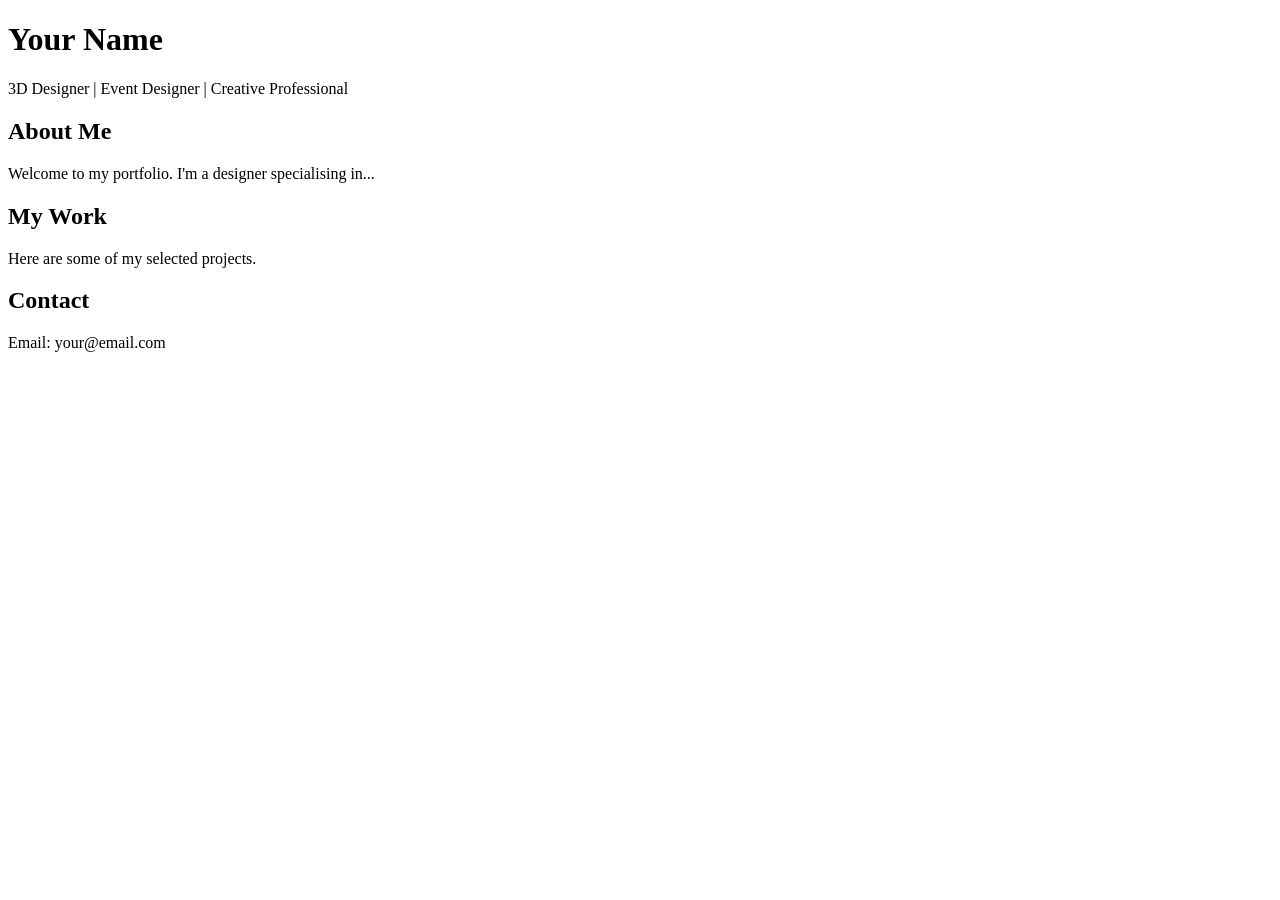
==== index.html @ 26f1c9c3 "Create index.html" ====
<!DOCTYPE html>
<html lang="en">
<head>
    <meta charset="UTF-8">
    <meta name="viewport" content="width=device-width, initial-scale=1.0">

    <title>Your Name | Portfolio</title>

    <link rel="stylesheet" href="style.css">
</head>

<body>

    <header>
        <h1>Your Name</h1>
        <p>3D Designer | Event Designer | Creative Professional</p>
    </header>

    <main>

        <section>
            <h2>About Me</h2>
            <p>
                Welcome to my portfolio. I'm a designer specialising in...
            </p>
        </section>

        <section>
            <h2>My Work</h2>
            <p>
                Here are some of my selected projects.
            </p>
        </section>

        <section>
            <h2>Contact</h2>
            <p>
                Email: your@email.com
            </p>
        </section>

    </main>

</body>
</html>
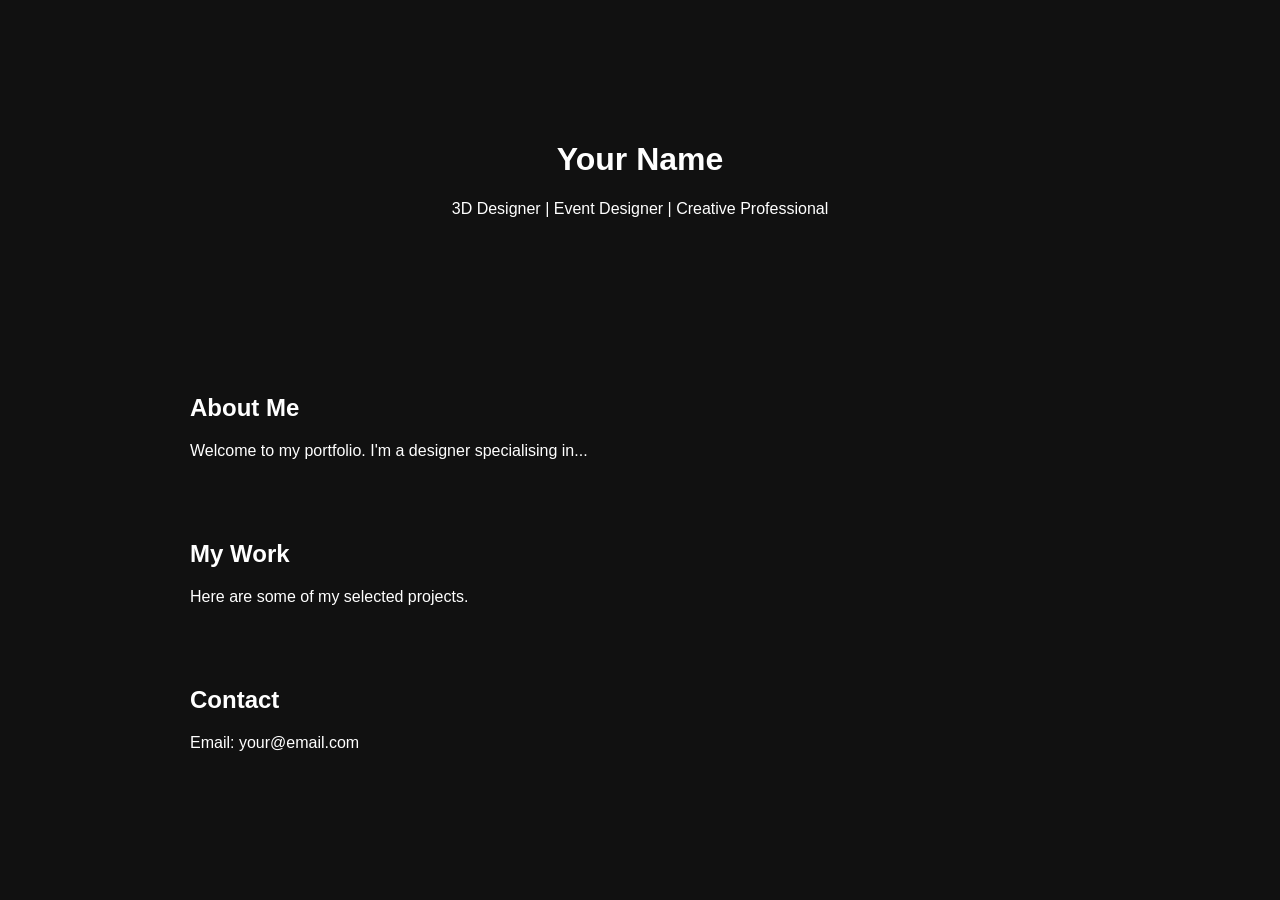
==== commit 224d5aaf: "Update index.html" ====
--- a/index.html
+++ b/index.html
@@ -4,7 +4,7 @@
     <meta charset="UTF-8">
     <meta name="viewport" content="width=device-width, initial-scale=1.0">
 
-    <title>Your Name | Portfolio</title>
+    <title>Your Name | Portfolio of Rocketmoon</title>
 
     <link rel="stylesheet" href="style.css">
 </head>
--- a/style.css
+++ b/style.css
@@ -0,0 +1,17 @@
+body {
+    font-family: Arial, sans-serif;
+    margin: 0;
+    padding: 40px;
+    background: #111;
+    color: white;
+}
+
+header {
+    text-align: center;
+    padding: 80px 20px;
+}
+
+section {
+    max-width: 900px;
+    margin: 80px auto;
+}
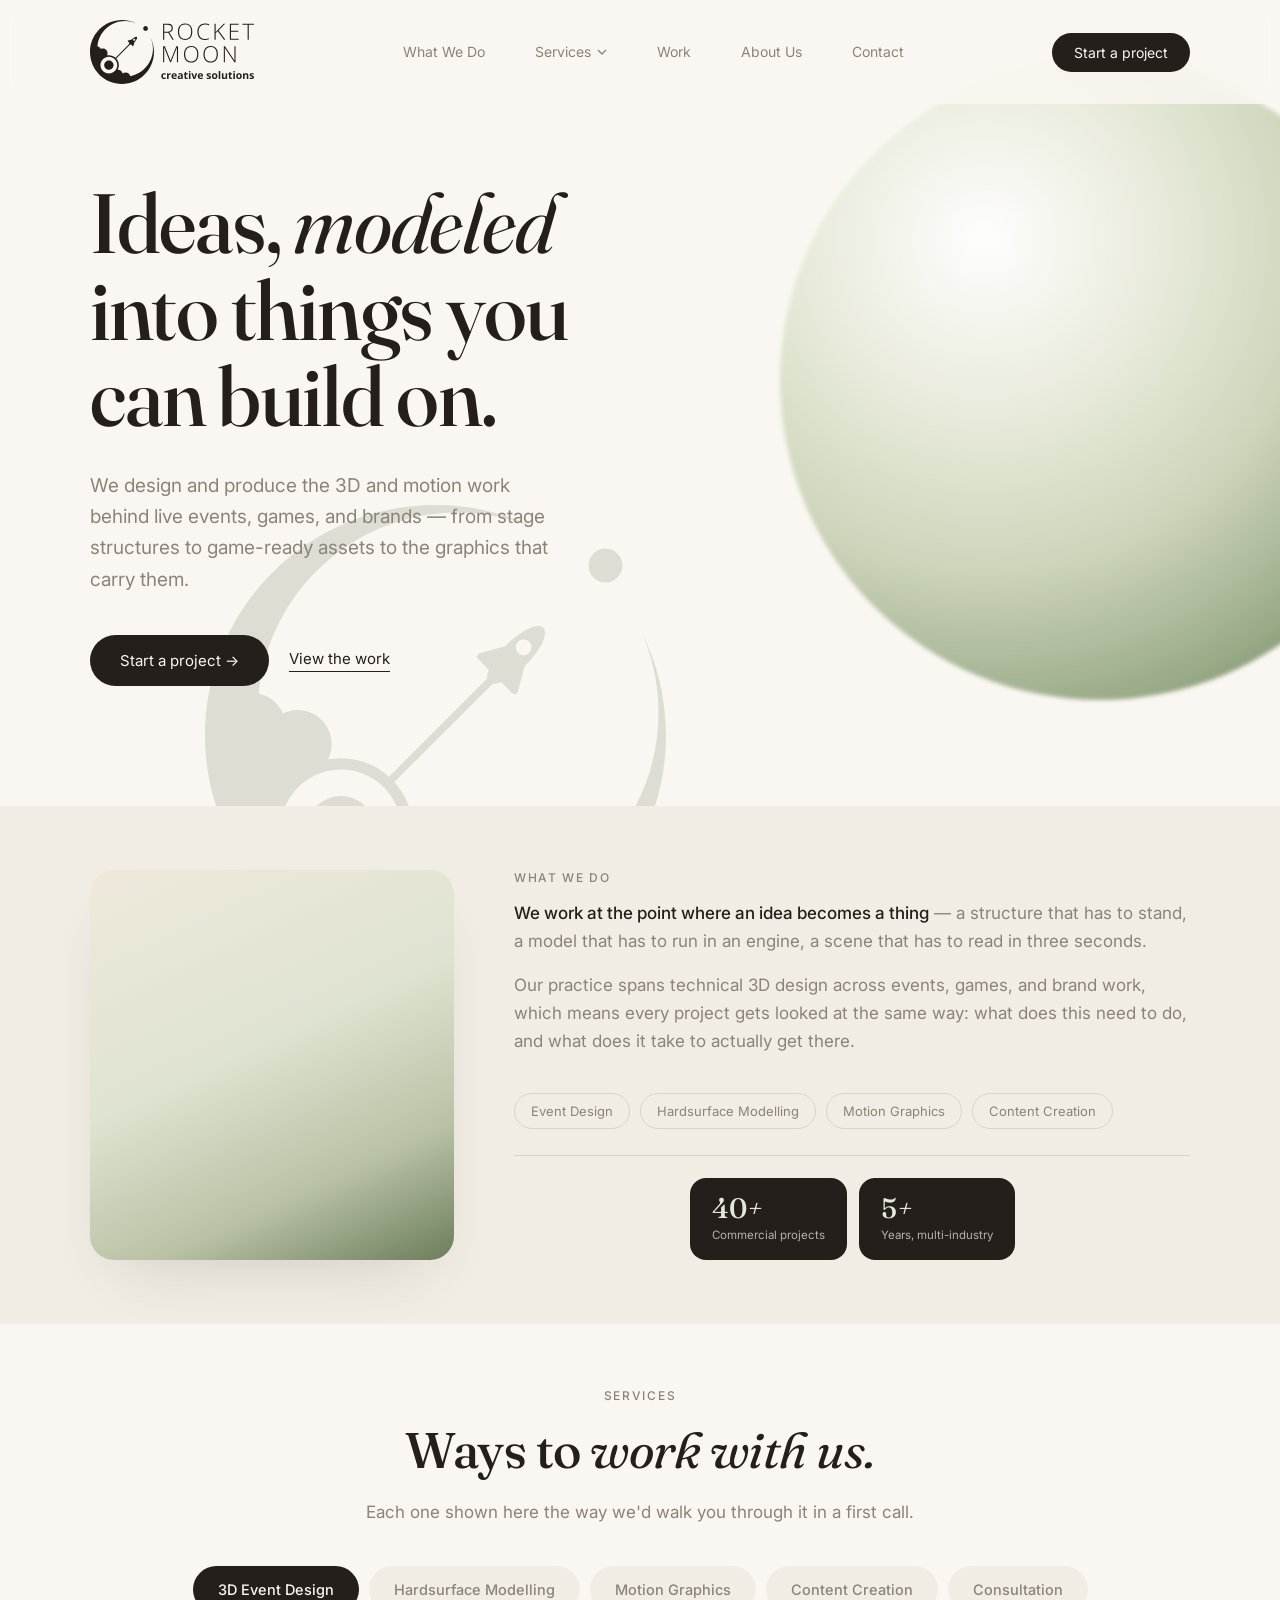
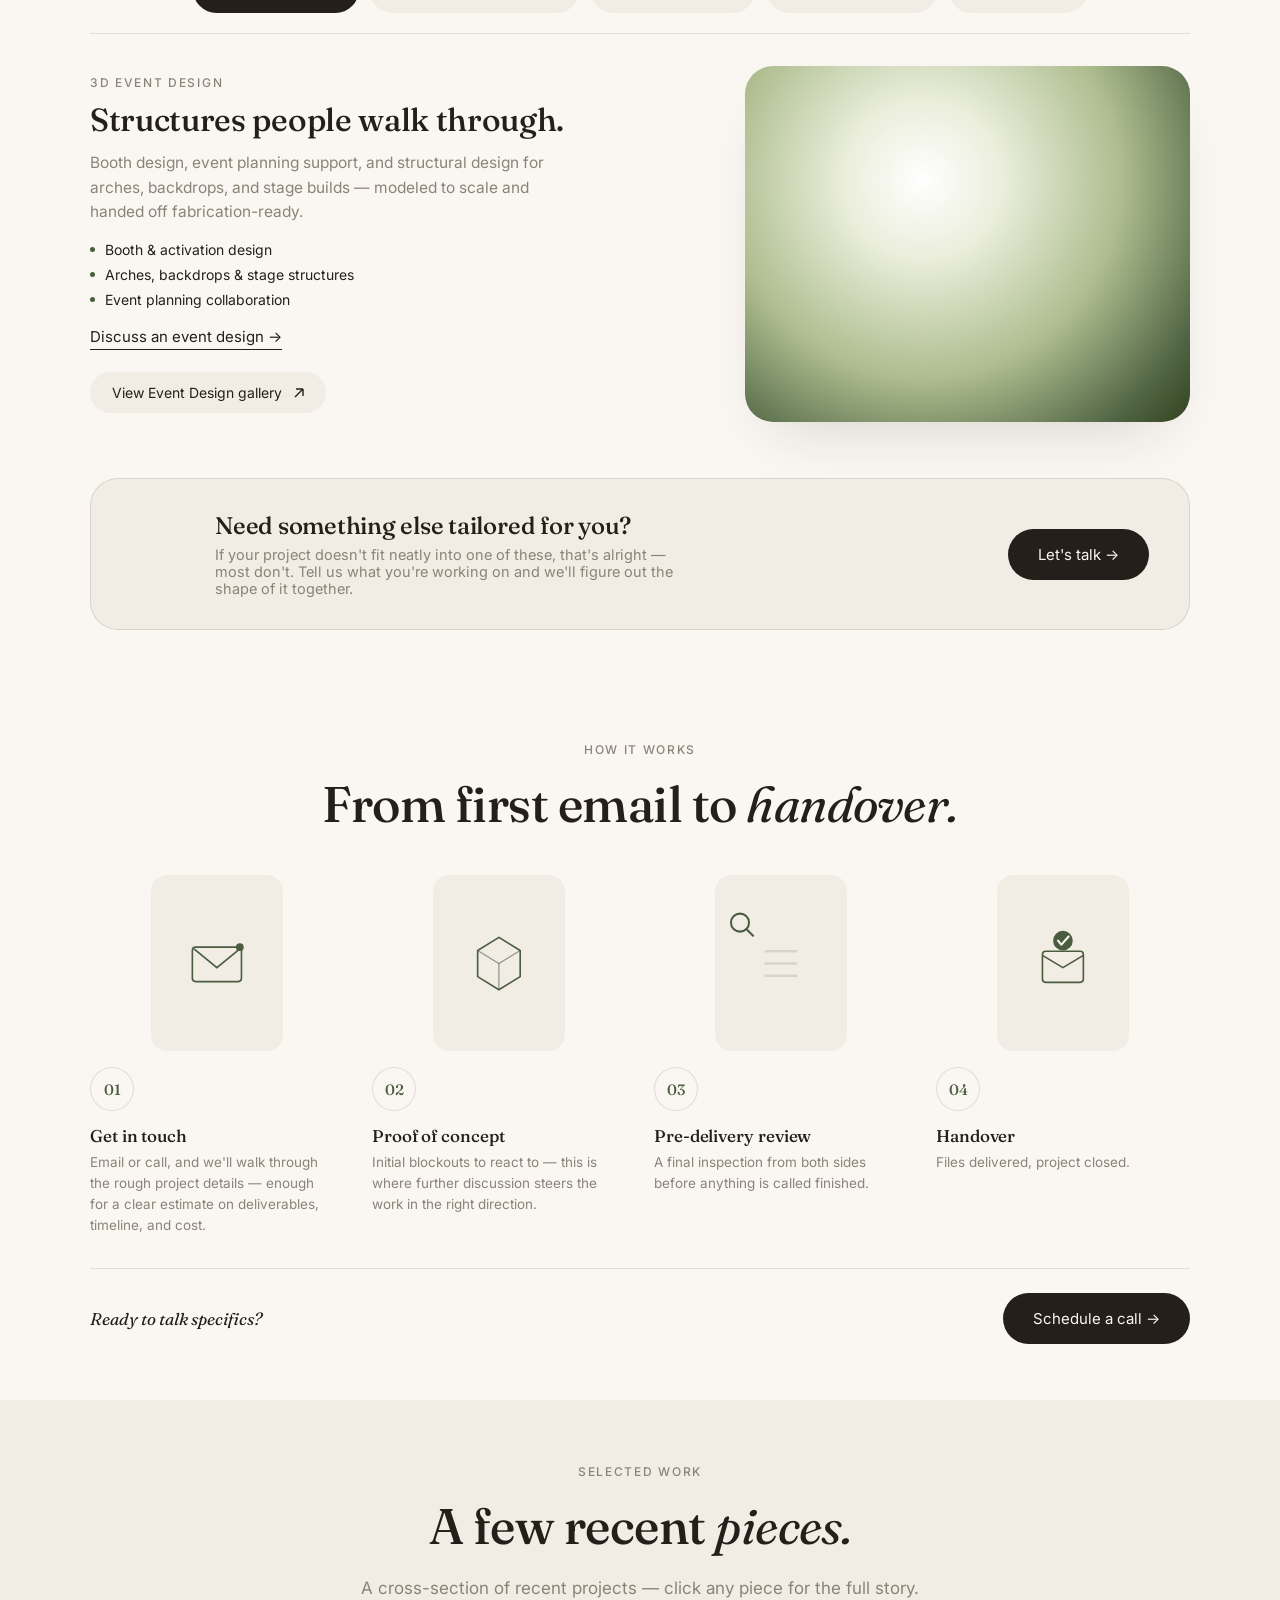
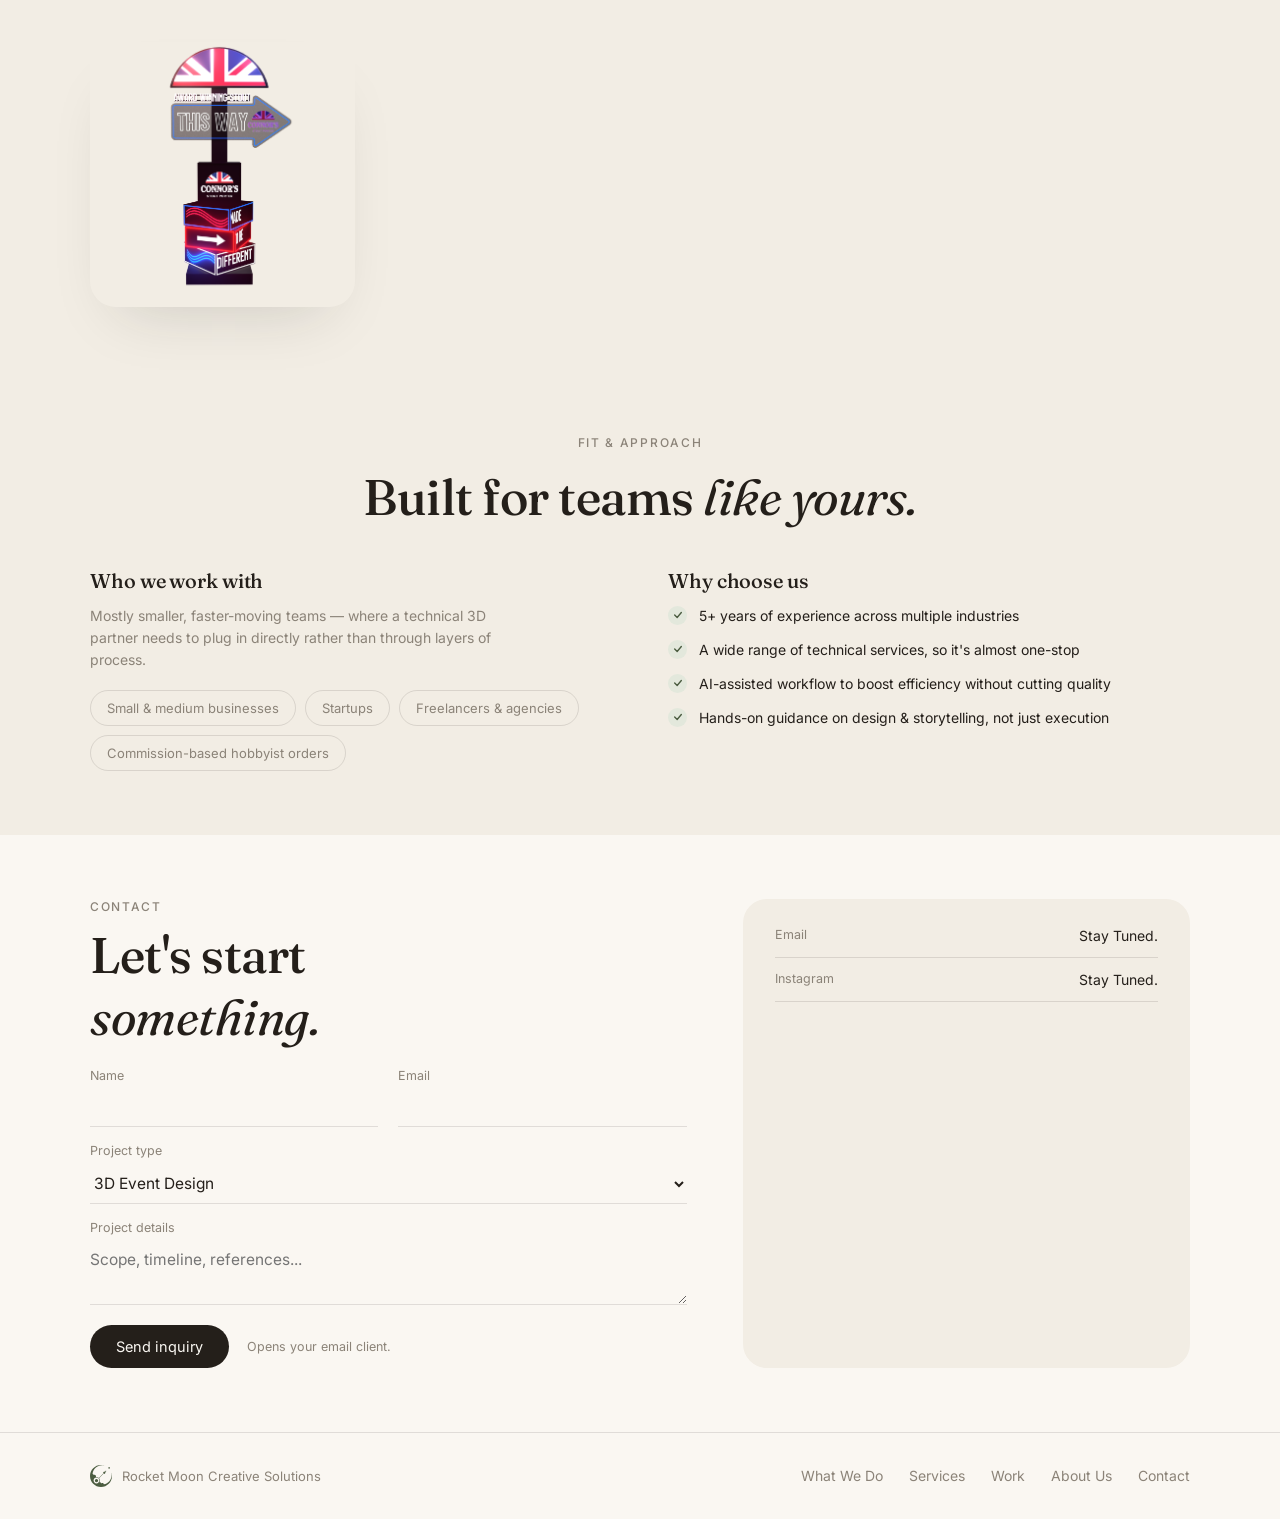
==== commit 88fc0c4f: "branding website migration - from placeholder" ====
--- a/index.html
+++ b/index.html
@@ -1,45 +1,851 @@
 <!DOCTYPE html>
 <html lang="en">
 <head>
-    <meta charset="UTF-8">
-    <meta name="viewport" content="width=device-width, initial-scale=1.0">
-
-    <title>Your Name | Portfolio of Rocketmoon</title>
-
-    <link rel="stylesheet" href="style.css">
+<meta charset="UTF-8">
+<meta name="viewport" content="width=device-width, initial-scale=1.0">
+<title>Rocket Moon — Creative Solutions</title>
+<meta name="description" content="Rocket Moon is a technical 3D and motion studio. We design event structures, game-ready hardsurface assets, motion graphics, and brand content. Based in Malaysia, working with teams everywhere.">
+<link rel="icon" type="image/svg+xml" href="images/icon/rocketmoon-icon.svg">
+<link rel="preconnect" href="https://fonts.googleapis.com">
+<link href="https://fonts.googleapis.com/css2?family=Fraunces:ital,opsz,wght@0,9..144,300;0,9..144,500;0,9..144,600;1,9..144,400;1,9..144,500&family=Inter:wght@400;500;600&display=swap" rel="stylesheet">
+<link rel="stylesheet" href="css/gallery-lightbox.css">
+<style>
+  :root{
+    --paper:#faf7f2;
+    --paper-soft:#f2ede4;
+    --ink:#241f1a;
+    --ink-soft:#8b8378;
+    --line:rgba(36,31,26,0.12);
+    --accent:#4b5c40;
+    --accent-soft:#e3e8dc;
+    --card-shadow:0 30px 60px -30px rgba(36,31,26,0.18);
+  }
+  *{box-sizing:border-box;}
+  html{scroll-behavior:smooth;}
+  body{
+    margin:0; background:var(--paper); color:var(--ink);
+    font-family:'Inter', sans-serif; -webkit-font-smoothing:antialiased;
+  }
+  ::selection{background:var(--accent); color:var(--paper);}
+  a{color:inherit;}
+  .serif{font-family:'Fraunces', serif;}
+  .serif-i{font-family:'Fraunces', serif; font-style:italic; font-weight:400;}
+  a:focus-visible, button:focus-visible, input:focus-visible, textarea:focus-visible, select:focus-visible{
+    outline:2px solid var(--accent); outline-offset:3px;
+  }
+  .wrap{max-width:1180px; margin:0 auto; padding:0 40px;}
+  .eyebrow{
+    font-size:12px; letter-spacing:0.14em; text-transform:uppercase; color:var(--ink-soft);
+    font-weight:500;
+  }
+
+  .reveal{opacity:0; transform:translateY(18px); transition:opacity .8s ease, transform .8s ease;}
+  .reveal.in{opacity:1; transform:translateY(0);}
+  @media (prefers-reduced-motion: reduce){ .reveal{opacity:1; transform:none; transition:none;} }
+
+  /* header */
+  header{
+    position:fixed; top:0; left:0; right:0; z-index:50;
+    background:rgba(250,247,242,0.82); backdrop-filter:blur(8px);
+  }
+  .nav-row{ display:flex; align-items:center; justify-content:space-between; height:104px; }
+  .brand{ font-family:'Fraunces', serif; font-size:20px; font-weight:500; letter-spacing:0.01em; display:inline-flex; align-items:center;}
+  .brand-logo{ height:64px; width:auto; display:block; }
+  .footer-brand{ display:flex; align-items:center; gap:10px; }
+  .footer-icon{ height:22px; width:auto; display:block; }
+  .footer-tagline{ font-size:13px; color:var(--ink-soft); }
+  nav ul{list-style:none; display:flex; align-items:center; gap:10px; margin:0; padding:0;}
+  nav li{ display:flex; align-items:center; }
+  nav a{
+    text-decoration:none; font-size:14px; color:var(--ink-soft); transition:color .2s, background .25s ease;
+    display:inline-flex; align-items:center; gap:6px; line-height:1;
+    position:relative; z-index:1; padding:13px 20px; border-radius:12px;
+  }
+  nav a:hover{color:var(--ink);}
+  nav a::before{
+    content:""; position:absolute; inset:0; border-radius:12px; background:var(--paper-soft);
+    opacity:0; transform:scale(0.9); transition:opacity .25s ease, transform .25s ease; z-index:-1;
+  }
+  nav a:hover::before, nav a:focus-visible::before{ opacity:1; transform:scale(1); }
+  .nav-cta{
+    font-size:14px; background:var(--ink); color:var(--paper); text-decoration:none;
+    padding:11px 22px; border-radius:100px; transition:background .2s;
+  }
+  .nav-cta:hover{background:var(--accent);}
+
+  /* mega menu */
+  nav li{position:relative;}
+  .has-mega{cursor:pointer;}
+  .has-mega svg{width:10px; height:10px; transition:transform .2s;}
+  nav li:hover .has-mega svg, nav li:focus-within .has-mega svg{transform:rotate(180deg);}
+  .mega-menu{
+    position:fixed; left:0; right:0; top:104px;
+    background:var(--paper); border-top:1px solid var(--line); border-bottom:1px solid var(--line);
+    box-shadow:0 40px 60px -40px rgba(36,31,26,0.15);
+    opacity:0; visibility:hidden; transform:translateY(-8px);
+    transition:opacity .25s ease, transform .25s ease, visibility .25s;
+    z-index:40;
+  }
+  nav li:hover .mega-menu, nav li:focus-within .mega-menu{
+    opacity:1; visibility:visible; transform:translateY(0);
+  }
+  .mega-inner{
+    max-width:1180px; margin:0 auto; padding:48px 40px;
+    display:grid; grid-template-columns:repeat(4, 1fr); gap:36px;
+  }
+  .mega-item{ text-decoration:none; display:block; padding-right:20px;}
+  .mega-item .mega-eyebrow{ font-size:11px; letter-spacing:0.1em; color:var(--ink-soft); text-transform:uppercase; margin-bottom:10px;}
+  .mega-item h4{
+    font-family:'Fraunces', serif; font-weight:500; font-size:21px; margin:0 0 10px; color:var(--ink);
+    transition:color .2s;
+  }
+  .mega-item:hover h4{color:var(--accent);}
+  .mega-item p{ font-size:13.5px; line-height:1.55; color:var(--ink-soft); margin:0 0 14px;}
+  .mega-item .mega-arrow{ font-size:13px; color:var(--ink); border-bottom:1px solid var(--line);}
+  .mega-item:hover .mega-arrow{border-color:var(--ink);}
+  @media (max-width:900px){ .mega-menu{display:none;} }
+
+  /* gallery cta button on each service */
+  .gallery-btn{
+    display:inline-flex; align-items:center; gap:10px; text-decoration:none;
+    font-size:14px; color:var(--ink); background:var(--paper-soft); border-radius:100px;
+    padding:12px 20px 12px 22px; margin-top:6px; transition:background .2s, transform .2s;
+  }
+  .gallery-btn:hover{ background:var(--accent-soft); transform:translateX(2px); }
+  .gallery-btn svg{width:14px; height:14px;}
+
+  /* bespoke CTA strip */
+  .bespoke-strip{
+    margin-top:48px;
+    border:1px solid var(--line); border-radius:28px; background:var(--paper-soft);
+    padding:32px 40px; display:flex; align-items:center; justify-content:space-between; gap:32px; flex-wrap:wrap;
+  }
+  .bespoke-mark{ flex:none; width:52px; height:52px; }
+  .jewel-line{
+    stroke-dasharray:1; stroke-dashoffset:1;
+    animation:jewelDraw 3.6s ease-in-out infinite;
+  }
+  .jewel-2{ animation-delay:0.25s; }
+  .jewel-3{ animation-delay:0.5s; }
+  @keyframes jewelDraw{
+    0%{ stroke-dashoffset:1; }
+    40%{ stroke-dashoffset:0; }
+    75%{ stroke-dashoffset:0; }
+    100%{ stroke-dashoffset:-1; }
+  }
+  @media (prefers-reduced-motion: reduce){ .jewel-line{ animation:none; stroke-dashoffset:0; } }
+  .bespoke-copy{ flex:1; min-width:260px; }
+  .bespoke-copy h3{
+    font-family:'Fraunces', serif; font-weight:500; font-size:clamp(19px,2.2vw,24px);
+    margin:0 0 6px; letter-spacing:-0.01em;
+  }
+  .bespoke-copy p{ font-size:14.5px; color:var(--ink-soft); margin:0; max-width:480px;}
+  @media (max-width:700px){ .bespoke-strip{padding:28px 24px; flex-direction:column; text-align:center;} .bespoke-copy p{margin:0 auto;} }
+
+  /* hero */
+  .hero{ position:relative; padding:180px 0 120px; overflow:hidden;}
+  .hero-inner{ max-width:760px; position:relative; z-index:2; }
+  .hero .eyebrow{margin-bottom:26px; display:flex; align-items:center; gap:10px;}
+  .hero .eyebrow::before{content:"";width:7px;height:7px;border-radius:50%;background:var(--accent);}
+  h1.headline{
+    font-family:'Fraunces', serif; font-weight:500; font-size:clamp(42px,7vw,84px);
+    line-height:1.03; letter-spacing:-0.015em; margin:0 0 30px;
+  }
+  .hero p.sub{
+    font-size:19px; line-height:1.65; color:var(--ink-soft); max-width:480px; margin:0 0 40px;
+  }
+  .hero-actions{display:flex; gap:20px; align-items:center; flex-wrap:wrap;}
+  .btn-primary{
+    background:var(--ink); color:var(--paper); text-decoration:none; border-radius:100px;
+    font-size:15px; padding:16px 30px; display:inline-flex; align-items:center; gap:10px; transition:background .2s, transform .2s;
+  }
+  .btn-primary:hover{background:var(--accent); transform:translateY(-1px);}
+  .btn-ghost{
+    text-decoration:none; font-size:15px; color:var(--ink); border-bottom:1px solid var(--ink);
+    padding-bottom:3px; transition:opacity .2s;
+  }
+  .btn-ghost:hover{opacity:0.6;}
+
+  /* soft render blob, decorative */
+  .render-orb{
+    position:absolute; top:60px; right:-140px; width:640px; height:640px; border-radius:50%;
+    background:radial-gradient(circle at 32% 28%, #ffffff 0%, #e7ead9 28%, #c9d2b6 52%, #8fa27c 76%, #4b5c40 100%);
+    filter:blur(2px); opacity:0.9;
+    animation:float 9s ease-in-out infinite;
+  }
+  @keyframes float{ 0%,100%{transform:translateY(0);} 50%{transform:translateY(-22px);} }
+  @media (prefers-reduced-motion: reduce){ .render-orb{animation:none;} }
+  @media (max-width:900px){ .render-orb{width:360px; height:360px; right:-120px; top:120px; opacity:0.55;} }
+
+  /* giant icon watermark behind hero copy, clipped by hero's bottom edge */
+  .hero-icon-giant{
+    position:absolute; z-index:1; left:16%; bottom:-160px;
+    width:clamp(340px, 36vw, 560px); height:clamp(340px, 36vw, 560px);
+    opacity:0.16; pointer-events:none; user-select:none;
+    animation:heroIconFloat 8s ease-in-out infinite;
+  }
+  .hero-icon-giant img{ width:100%; height:100%; display:block; }
+  @keyframes heroIconFloat{ 0%,100%{transform:translateY(0);} 50%{transform:translateY(-20px);} }
+  @media (prefers-reduced-motion: reduce){ .hero-icon-giant{ animation:none; } }
+  @media (max-width:900px){ .hero-icon-giant{ display:none; } }
+
+  /* section shell */
+  section{padding:64px 0;}
+  .section-head{ max-width:640px; margin:0 auto 40px; text-align:center; }
+  .section-head .eyebrow{ justify-content:center; display:flex; margin-bottom:16px; }
+  .section-title{
+    font-family:'Fraunces', serif; font-weight:500; font-size:clamp(32px,4vw,50px);
+    letter-spacing:-0.01em; margin:0;
+  }
+  .section-title em{font-style:italic; font-weight:400;}
+  .section-lede{ color:var(--ink-soft); font-size:17px; line-height:1.6; margin-top:18px;}
+
+  /* about */
+  #about{background:var(--paper-soft);}
+  .about-grid{display:grid; grid-template-columns:0.7fr 1.3fr; gap:60px; align-items:stretch;}
+  .about-visual{
+    width:100%; height:100%; min-height:100%; border-radius:24px; position:relative; overflow:hidden;
+    background:linear-gradient(155deg,#efe9dc 0%, #dfe3d2 45%, #b9c2a5 75%, #6c7e5c 100%);
+    box-shadow:var(--card-shadow);
+    transition:transform .35s ease;
+    cursor:default;
+  }
+  .about-visual:hover{ transform:scale(1.035); }
+  .about-text{ display:flex; flex-direction:column; }
+  .about-text p{ font-size:17px; line-height:1.65; color:var(--ink-soft); margin:0 0 16px;}
+  .about-text p strong{color:var(--ink); font-weight:500;}
+  .about-tags{display:flex; flex-wrap:wrap; gap:10px; margin-top:22px;}
+  .pill{
+    font-size:13px; padding:9px 16px; border-radius:100px; border:1px solid var(--line); color:var(--ink-soft);
+  }
+
+  .stats-grid{
+    margin-top:26px; padding-top:22px; border-top:1px solid var(--line);
+    display:flex; justify-content:center; gap:12px; flex-wrap:wrap;
+  }
+  .stat{
+    background:var(--ink); border-radius:16px; padding:16px 22px;
+    transition:transform .25s ease; cursor:default; min-width:150px;
+  }
+  .stat:hover{ transform:scale(1.08); }
+  .stat-num{
+    font-family:'Fraunces', serif; font-weight:500; font-size:clamp(22px,2.4vw,28px);
+    color:var(--accent-soft); line-height:1; margin-bottom:6px;
+  }
+  .stat-label{ font-size:11.5px; color:rgba(250,247,242,0.68); line-height:1.35; }
+
+  /* services — tab bar */
+  .service-tabs{
+    display:flex; flex-wrap:wrap; justify-content:center; gap:10px; margin:24px 0 0; padding-bottom:20px; border-bottom:1px solid var(--line);
+  }
+  .tab-btn{
+    font-family:'Inter', sans-serif; font-size:14.5px; font-weight:500; color:var(--ink-soft);
+    background:var(--paper-soft); border:1px solid transparent; border-radius:100px;
+    padding:14px 24px; cursor:pointer; transition:background .2s, color .2s, border-color .2s;
+  }
+  .tab-btn:hover{ color:var(--ink); }
+  .tab-btn.active{ background:var(--ink); color:var(--paper); }
+  @media (max-width:700px){ .service-tabs{ gap:8px; } .tab-btn{ padding:11px 18px; font-size:13.5px; } }
+
+  /* services — product showcase blocks */
+  .service-block{
+    display:none;
+    padding:32px 0 8px;
+    grid-template-columns:1.15fr 0.85fr; column-gap:52px; row-gap:28px;
+    align-items:center;
+    animation:panelFade .4s ease;
+  }
+  .service-block.active{ display:grid; }
+  @keyframes panelFade{ from{ opacity:0; transform:translateY(10px); } to{ opacity:1; transform:translateY(0); } }
+  @media (prefers-reduced-motion: reduce){ .service-block{ animation:none; } }
+  .service-copy{ max-width:none; margin-bottom:0; }
+  .service-copy .eyebrow{margin-bottom:10px;}
+  .service-copy h3{
+    font-family:'Fraunces', serif; font-weight:500; font-size:clamp(22px,2.6vw,32px);
+    margin:0 0 12px; letter-spacing:-0.01em;
+  }
+  .service-copy p{ font-size:15.5px; line-height:1.6; color:var(--ink-soft); margin:0 0 16px; max-width:480px;}
+  .service-hero{
+    aspect-ratio:5/4; border-radius:28px; box-shadow:var(--card-shadow);
+    transition:transform .35s ease; cursor:default;
+    background-size:cover; background-position:center;
+  }
+  .service-hero:hover{ transform:scale(1.035); }
+  .gallery-btn-wrap{ margin-top:16px; }
+  @media (max-width:900px){
+    .service-block.active{ grid-template-columns:1fr; row-gap:24px; align-items:start; }
+    .service-hero{ aspect-ratio:16/9; }
+  }
+  .service-list{list-style:none; margin:0 0 18px; padding:0; display:flex; flex-direction:column; gap:8px;}
+  .service-list li{ font-size:14px; color:var(--ink); display:flex; align-items:center; gap:10px;}
+  .service-list li::before{content:""; width:5px; height:5px; border-radius:50%; background:var(--accent); flex:none;}
+  .service-link{
+    font-size:15px; text-decoration:none; border-bottom:1px solid var(--ink); padding-bottom:3px; display:inline-block;
+    transition:opacity .2s;
+  }
+  .service-link:hover{opacity:0.6;}
+
+  /* how it works — compact horizontal process */
+  .process-section{ padding:48px 0 56px; }
+  .process-row{
+    position:relative; display:grid; grid-template-columns:repeat(4, 1fr); gap:28px;
+    margin:36px 0 32px;
+  }
+  .step-visual{
+    width:100%; max-width:132px; aspect-ratio:3/4; margin:0 auto 16px;
+    border-radius:16px; background:var(--paper-soft); overflow:hidden;
+    display:flex; align-items:center; justify-content:center;
+  }
+  .step-visual svg{ width:62%; height:62%; overflow:visible; }
+  .cube-spin{ width:62%; height:62%; }
+  .cube-spin svg{ width:100%; height:100%; }
+  .step-visual{ perspective:300px; }
+  .cube-spin{ transform-style:preserve-3d; animation:cubeSpin 7s linear infinite; }
+  @keyframes cubeSpin{ from{ transform:rotateY(0deg); } to{ transform:rotateY(360deg); } }
+
+  .ping-ring{ transform-origin:78px 30px; animation:pingRing 2s ease-out infinite; }
+  @keyframes pingRing{ 0%{ r:4; opacity:0.85; } 100%{ r:17; opacity:0; } }
+
+  .magnifier{ animation:magnifierScan 3.6s ease-in-out infinite; }
+  @keyframes magnifierScan{
+    0%, 100%{ transform:translate(35px,35px); }
+    25%{ transform:translate(35px,50px); }
+    50%{ transform:translate(35px,65px); }
+    75%{ transform:translate(60px,50px); }
+  }
+
+  .check-pop{ transform-origin:50px 22px; animation:checkPop 3.2s ease-in-out infinite; }
+  @keyframes checkPop{
+    0%, 18%{ transform:scale(0); opacity:0; }
+    35%{ transform:scale(1.15); opacity:1; }
+    46%{ transform:scale(1); }
+    82%{ transform:scale(1); opacity:1; }
+    100%{ transform:scale(0); opacity:0; }
+  }
+  @media (prefers-reduced-motion: reduce){
+    .cube-spin, .ping-ring, .magnifier, .check-pop{ animation:none; }
+  }
+
+  .step-num{
+    position:relative; z-index:1; width:44px; height:44px; border-radius:50%;
+    background:var(--paper); border:1px solid var(--line); display:flex; align-items:center; justify-content:center;
+    font-family:'Fraunces', serif; font-weight:500; font-size:15px; color:var(--accent); margin-bottom:14px;
+  }
+  .process-step h3{ font-family:'Fraunces', serif; font-weight:500; font-size:17px; margin:0 0 6px; letter-spacing:-0.005em; }
+  .process-step p{ font-size:13.5px; line-height:1.55; color:var(--ink-soft); margin:0; max-width:230px; }
+  .process-cta{
+    display:flex; align-items:center; justify-content:space-between; gap:20px; flex-wrap:wrap;
+    padding-top:24px; border-top:1px solid var(--line);
+  }
+  .process-cta p{ font-size:17px; margin:0; }
+  @media (max-width:900px){
+    .process-row{ grid-template-columns:1fr 1fr; row-gap:32px; }
+  }
+  @media (max-width:560px){
+    .process-row{ grid-template-columns:1fr; }
+  }
+
+  /* work gallery (grid + card styles live in gallery-lightbox.css) */
+  #work{background:var(--paper-soft);}
+  .thumb-grid.compact{ grid-template-columns:repeat(4, 1fr); gap:14px; }
+  @media (max-width:900px){ .thumb-grid.compact{ grid-template-columns:repeat(3, 1fr); } }
+  @media (max-width:560px){ .thumb-grid.compact{ grid-template-columns:1fr 1fr; } }
+
+  /* fit & approach */
+  .fit-grid{ display:grid; grid-template-columns:1fr 1fr; gap:56px; }
+  .fit-col h3{ font-family:'Fraunces', serif; font-weight:500; font-size:20px; margin:0 0 12px; letter-spacing:-0.005em; }
+  .fit-col > p{ font-size:14px; color:var(--ink-soft); line-height:1.6; margin:0 0 18px; max-width:420px; }
+  .fit-tags{ display:flex; flex-wrap:wrap; gap:9px; }
+  .fit-list{ list-style:none; margin:0; padding:0; display:flex; flex-direction:column; gap:13px; }
+  .fit-list li{ display:flex; gap:12px; align-items:flex-start; font-size:14px; color:var(--ink); line-height:1.5; }
+  .fit-list .check{
+    flex:none; width:19px; height:19px; border-radius:50%; background:var(--accent-soft);
+    display:flex; align-items:center; justify-content:center; margin-top:1px;
+  }
+  .fit-list .check svg{ width:10px; height:10px; }
+  @media (max-width:900px){ .fit-grid{ grid-template-columns:1fr; gap:32px; } }
+
+  /* contact */
+  .contact-grid{display:grid; grid-template-columns:1fr 0.75fr; gap:56px;}
+  .field-row{ display:grid; grid-template-columns:1fr 1fr; gap:20px; }
+  .field{margin-bottom:16px;}
+  .field label{ display:block; font-size:12.5px; color:var(--ink-soft); margin-bottom:6px;}
+  .field input, .field textarea, .field select{
+    width:100%; border:none; border-bottom:1px solid var(--line); background:transparent;
+    font-family:'Inter', sans-serif; font-size:15.5px; color:var(--ink); padding:9px 0; transition:border-color .2s;
+  }
+  .field input:focus, .field textarea:focus, .field select:focus{border-color:var(--accent); outline:none;}
+  .field textarea{resize:vertical; min-height:64px;}
+  .submit-row{display:flex; align-items:center; gap:18px; margin-top:6px;}
+  .submit-btn{
+    background:var(--ink); color:var(--paper); border:none; font-size:14.5px; padding:13px 26px; border-radius:100px;
+    cursor:pointer; font-family:'Inter', sans-serif; transition:background .2s;
+  }
+  .submit-btn:hover{background:var(--accent);}
+  .form-note{font-size:12.5px; color:var(--ink-soft);}
+  .contact-side{ background:var(--paper-soft); border-radius:24px; padding:28px 32px; }
+  .contact-line{ display:flex; justify-content:space-between; padding:13px 0; border-bottom:1px solid var(--line); font-size:14px;}
+  .contact-line:first-child{padding-top:0;}
+  .contact-line .k{color:var(--ink-soft); font-size:12.5px;}
+  .contact-line a{text-decoration:none; border-bottom:1px solid var(--line);}
+  .contact-line a:hover{border-color:var(--ink);}
+  .avail{margin-top:18px; display:flex; align-items:center; gap:10px; font-size:13.5px;}
+  .avail::before{content:""; width:8px; height:8px; border-radius:50%; background:var(--accent); flex:none;}
+  @media (max-width:560px){ .field-row{ grid-template-columns:1fr; gap:0; } }
+
+  footer{padding:32px 0; border-top:1px solid var(--line);}
+  .footer-row{display:flex; justify-content:space-between; align-items:center; font-size:14px; color:var(--ink-soft); flex-wrap:wrap; gap:16px;}
+  .footer-row a{text-decoration:none;}
+  .footer-row a:hover{color:var(--ink);}
+  .footer-links{display:flex; gap:26px;}
+
+  @media (max-width:900px){
+    nav ul{display:none;}
+    .about-grid, .contact-grid{grid-template-columns:1fr; gap:44px;}
+    .about-visual{ aspect-ratio:16/10; height:auto; }
+    .contact-side{padding:32px;}
+  }
+</style>
 </head>
-
 <body>
 
-    <header>
-        <h1>Your Name</h1>
-        <p>3D Designer | Event Designer | Creative Professional</p>
-    </header>
-
-    <main>
-
-        <section>
-            <h2>About Me</h2>
-            <p>
-                Welcome to my portfolio. I'm a designer specialising in...
-            </p>
-        </section>
-
-        <section>
-            <h2>My Work</h2>
-            <p>
-                Here are some of my selected projects.
-            </p>
-        </section>
-
-        <section>
-            <h2>Contact</h2>
-            <p>
-                Email: your@email.com
-            </p>
-        </section>
-
-    </main>
-
+<header>
+  <div class="wrap nav-row">
+    <a href="#" class="brand"><img src="images/logo/rocketmoon-logo.svg" alt="Rocket Moon" class="brand-logo"></a>
+    <nav>
+      <ul>
+        <li><a href="#about">What We Do</a></li>
+        <li>
+          <a href="#services" class="has-mega">Services
+            <svg viewBox="0 0 10 6" fill="none"><path d="M1 1L5 5L9 1" stroke="currentColor" stroke-width="1.4"/></svg>
+          </a>
+          <div class="mega-menu">
+            <div class="mega-inner">
+              <a href="gallery-event-design.html" class="mega-item">
+                <div class="mega-eyebrow">Gallery</div>
+                <h4>3D Event Design</h4>
+                <p>Booths, arches, backdrops & stage structures.</p>
+                <span class="mega-arrow">View gallery →</span>
+              </a>
+              <a href="gallery-hardsurface.html" class="mega-item">
+                <div class="mega-eyebrow">Gallery</div>
+                <h4>3D Hardsurface Modelling</h4>
+                <p>Game-ready weapons, vehicles & environment kits.</p>
+                <span class="mega-arrow">View gallery →</span>
+              </a>
+              <a href="gallery-motion-graphics.html" class="mega-item">
+                <div class="mega-eyebrow">Gallery</div>
+                <h4>Motion Graphics</h4>
+                <p>Animated infographics, teasers & vector animation.</p>
+                <span class="mega-arrow">View gallery →</span>
+              </a>
+              <a href="gallery-content-creation.html" class="mega-item">
+                <div class="mega-eyebrow">Gallery</div>
+                <h4>Content Creation</h4>
+                <p>Brand, key art & social content.</p>
+                <span class="mega-arrow">View gallery →</span>
+              </a>
+            </div>
+          </div>
+        </li>
+        <li><a href="#work">Work</a></li>
+        <li><a href="about.html">About Us</a></li>
+        <li><a href="#contact">Contact</a></li>
+      </ul>
+    </nav>
+    <a href="#contact" class="nav-cta">Start a project</a>
+  </div>
+</header>
+
+<section class="hero">
+  <div class="render-orb"></div>
+  <div class="hero-icon-giant" aria-hidden="true">
+    <img src="images/icon/rocketmoon-icon.svg" alt="">
+  </div>
+  <div class="wrap">
+    <div class="hero-inner">
+      <h1 class="headline">Ideas, <span class="serif-i">modeled</span><br>into things you<br>can build on.</h1>
+      <p class="sub">We design and produce the 3D and motion work behind live events, games, and brands — from stage structures to game-ready assets to the graphics that carry them.</p>
+      <div class="hero-actions">
+        <a href="#contact" class="btn-primary">Start a project →</a>
+        <a href="#work" class="btn-ghost">View the work</a>
+      </div>
+    </div>
+  </div>
+</section>
+
+<section id="about">
+  <div class="wrap about-grid reveal">
+    <div class="about-visual"></div>
+    <div class="about-text">
+      <div class="eyebrow" style="margin-bottom:14px;">What We Do</div>
+      <p><strong>We work at the point where an idea becomes a thing</strong> — a structure that has to stand, a model that has to run in an engine, a scene that has to read in three seconds.</p>
+      <p>Our practice spans technical 3D design across events, games, and brand work, which means every project gets looked at the same way: what does this need to do, and what does it take to actually get there.</p>
+      <div class="about-tags">
+        <span class="pill">Event Design</span>
+        <span class="pill">Hardsurface Modelling</span>
+        <span class="pill">Motion Graphics</span>
+        <span class="pill">Content Creation</span>
+      </div>
+      <div class="stats-grid">
+        <div class="stat">
+          <div class="stat-num">40<span class="serif-i">+</span></div>
+          <div class="stat-label">Commercial projects</div>
+        </div>
+        <div class="stat">
+          <div class="stat-num">5<span class="serif-i">+</span></div>
+          <div class="stat-label">Years, multi-industry</div>
+        </div>
+      </div>
+    </div>
+  </div>
+</section>
+
+<section id="services">
+  <div class="wrap">
+    <div class="section-head reveal">
+      <div class="eyebrow">Services</div>
+      <h2 class="section-title">Ways to <em>work with us.</em></h2>
+      <p class="section-lede">Each one shown here the way we'd walk you through it in a first call.</p>
+    </div>
+
+    <div class="service-tabs reveal" role="tablist">
+      <button class="tab-btn active" data-tab="event-design" role="tab" aria-selected="true">3D Event Design</button>
+      <button class="tab-btn" data-tab="hardsurface" role="tab" aria-selected="false">Hardsurface Modelling</button>
+      <button class="tab-btn" data-tab="motion" role="tab" aria-selected="false">Motion Graphics</button>
+      <button class="tab-btn" data-tab="content" role="tab" aria-selected="false">Content Creation</button>
+      <button class="tab-btn" data-tab="consultation" role="tab" aria-selected="false">Consultation</button>
+    </div>
+
+    <div class="service-block active reveal" data-panel="event-design">
+      <div class="service-copy">
+        <div class="eyebrow">3D Event Design</div>
+        <h3>Structures people walk through.</h3>
+        <p>Booth design, event planning support, and structural design for arches, backdrops, and stage builds — modeled to scale and handed off fabrication-ready.</p>
+        <ul class="service-list">
+          <li>Booth & activation design</li>
+          <li>Arches, backdrops & stage structures</li>
+          <li>Event planning collaboration</li>
+        </ul>
+        <a href="#contact" class="service-link">Discuss an event design →</a>
+        <div class="gallery-btn-wrap">
+          <a href="gallery-event-design.html" class="gallery-btn">View Event Design gallery
+            <svg viewBox="0 0 14 14" fill="none"><path d="M3 11L11 3M11 3H4M11 3V10" stroke="currentColor" stroke-width="1.4"/></svg>
+          </a>
+        </div>
+      </div>
+      <div class="service-hero frame-sequence" data-frames='[]' data-fps="12" style="background:radial-gradient(circle at 40% 32%, #fff 0%, #eaeedb 22%, #aebd8f 55%, #506544 85%, #33421f 100%);"></div>
+    </div>
+
+    <div class="service-block" data-panel="hardsurface">
+      <div class="service-copy">
+        <div class="eyebrow">3D Hardsurface Modelling</div>
+        <h3>Assets built for the engine.</h3>
+        <p>Game-ready hardsurface modelling — weapons, vehicles, props, and environment kits — built to spec for poly budget, topology, and a clean handoff.</p>
+        <ul class="service-list">
+          <li>Game-ready weapons & props</li>
+          <li>Vehicles & environment kits</li>
+          <li>Retopology & optimization</li>
+        </ul>
+        <a href="#contact" class="service-link">Discuss a model →</a>
+        <div class="gallery-btn-wrap">
+          <a href="gallery-hardsurface.html" class="gallery-btn">View Hardsurface gallery
+            <svg viewBox="0 0 14 14" fill="none"><path d="M3 11L11 3M11 3H4M11 3V10" stroke="currentColor" stroke-width="1.4"/></svg>
+          </a>
+        </div>
+      </div>
+      <div class="service-hero frame-sequence" data-frames='[]' data-fps="12" style="background:radial-gradient(circle at 55% 32%, #fff 0%, #ede6d5 22%, #c1b28c 55%, #6b5b3c 85%, #40331d 100%);"></div>
+    </div>
+
+    <div class="service-block" data-panel="motion">
+      <div class="service-copy">
+        <div class="eyebrow">Motion Graphics</div>
+        <h3>Motion that explains, teases, and sells.</h3>
+        <p>Animated infographics, edutainment content, and advertisement-style motion — think a debut reel for an upcoming event, a teaser, or a vector animation built to explain something fast.</p>
+        <ul class="service-list">
+          <li>Animated infographics</li>
+          <li>Event teasers & debut reels</li>
+          <li>Vector-based animation</li>
+        </ul>
+        <a href="#contact" class="service-link">Discuss a motion piece →</a>
+        <div class="gallery-btn-wrap">
+          <a href="gallery-motion-graphics.html" class="gallery-btn">View Motion Graphics gallery
+            <svg viewBox="0 0 14 14" fill="none"><path d="M3 11L11 3M11 3H4M11 3V10" stroke="currentColor" stroke-width="1.4"/></svg>
+          </a>
+        </div>
+      </div>
+      <div class="service-hero frame-sequence" data-frames='[]' data-fps="12" style="background:radial-gradient(circle at 45% 30%, #fff 0%, #e6ecdb 22%, #a3b98a 55%, #4a6339 85%, #2c3d1f 100%);"></div>
+    </div>
+
+    <div class="service-block" data-panel="content">
+      <div class="service-copy">
+        <div class="eyebrow">Content Creation</div>
+        <h3>Brand and social, handled.</h3>
+        <p>Graphic design and content for brand and social — key art, campaign assets, and the everyday content that keeps a brand looking considered.</p>
+        <ul class="service-list">
+          <li>Brand & key art</li>
+          <li>Social content</li>
+          <li>Campaign assets</li>
+        </ul>
+        <a href="#contact" class="service-link">Discuss content →</a>
+        <div class="gallery-btn-wrap">
+          <a href="gallery-content-creation.html" class="gallery-btn">View Content Creation gallery
+            <svg viewBox="0 0 14 14" fill="none"><path d="M3 11L11 3M11 3H4M11 3V10" stroke="currentColor" stroke-width="1.4"/></svg>
+          </a>
+        </div>
+      </div>
+      <div class="service-hero frame-sequence" data-frames='[]' data-fps="12" style="background:radial-gradient(circle at 50% 30%, #fff 0%, #ece6d5 22%, #bfae86 55%, #6d5c3d 85%, #40331e 100%);"></div>
+    </div>
+
+    <div class="service-block" data-panel="consultation">
+      <div class="service-copy">
+        <div class="eyebrow">Consultation</div>
+        <h3>A second set of eyes, before it's built.</h3>
+        <p>Advisory support on technical 3D pipelines and feasibility — reviewing a build before it's fabricated, or a model before it hits the engine.</p>
+        <ul class="service-list">
+          <li>Pipeline & feasibility review</li>
+          <li>Pre-production consulting</li>
+        </ul>
+        <a href="#contact" class="service-link">Book a consult →</a>
+      </div>
+      <div class="service-hero frame-sequence" data-frames='[]' data-fps="12" style="background:radial-gradient(circle at 48% 32%, #fff 0%, #e9ede0 22%, #a9b98d 55%, #566b42 85%, #303f24 100%);"></div>
+    </div>
+
+    <div class="bespoke-strip reveal">
+      <svg class="bespoke-mark" viewBox="0 0 64 64" fill="none">
+        <circle cx="32" cy="32" r="30" stroke="var(--accent)" stroke-width="1.4" pathLength="1" class="jewel-line jewel-1"/>
+        <path d="M32 14 L46 24 L46 40 L32 50 L18 40 L18 24 Z" stroke="var(--accent)" stroke-width="1.4" pathLength="1" class="jewel-line jewel-2"/>
+        <path d="M32 14 V50 M18 24 L46 40 M46 24 L18 40" stroke="var(--accent)" stroke-width="1" opacity="0.5" pathLength="1" class="jewel-line jewel-3"/>
+      </svg>
+      <div class="bespoke-copy">
+        <h3>Need something else tailored for you?</h3>
+        <p>If your project doesn't fit neatly into one of these, that's alright — most don't. Tell us what you're working on and we'll figure out the shape of it together.</p>
+      </div>
+      <a href="#contact" class="btn-primary">Let's talk →</a>
+    </div>
+  </div>
+</section>
+
+<section id="process" class="process-section">
+  <div class="wrap">
+    <div class="section-head reveal">
+      <div class="eyebrow">How It Works</div>
+      <h2 class="section-title">From first email to <em>handover.</em></h2>
+    </div>
+
+    <div class="process-row reveal">
+      <div class="process-step">
+        <div class="step-visual">
+          <svg viewBox="0 0 100 100" fill="none">
+            <rect x="20" y="30" width="60" height="42" rx="4" stroke="var(--accent)" stroke-width="2"/>
+            <path d="M22 32 L50 55 L78 32" stroke="var(--accent)" stroke-width="2"/>
+            <circle class="ping-dot" cx="78" cy="30" r="4" fill="var(--accent)"/>
+            <circle class="ping-ring" cx="78" cy="30" r="4" stroke="var(--accent)" stroke-width="1.5"/>
+          </svg>
+        </div>
+        <div class="step-num">01</div>
+        <h3>Get in touch</h3>
+        <p>Email or call, and we'll walk through the rough project details — enough for a clear estimate on deliverables, timeline, and cost.</p>
+      </div>
+      <div class="process-step">
+        <div class="step-visual">
+          <div class="cube-spin">
+            <svg viewBox="0 0 100 100" fill="none">
+              <polygon points="50,18 76,34 76,66 50,82 24,66 24,34" stroke="var(--accent)" stroke-width="2"/>
+              <polyline points="24,34 50,50 76,34" stroke="var(--accent)" stroke-width="1.5" opacity="0.6"/>
+              <line x1="50" y1="50" x2="50" y2="82" stroke="var(--accent)" stroke-width="1.5" opacity="0.6"/>
+            </svg>
+          </div>
+        </div>
+        <div class="step-num">02</div>
+        <h3>Proof of concept</h3>
+        <p>Initial blockouts to react to — this is where further discussion steers the work in the right direction.</p>
+      </div>
+      <div class="process-step">
+        <div class="step-visual">
+          <svg viewBox="0 0 100 100" fill="none">
+            <line x1="30" y1="35" x2="70" y2="35" stroke="var(--line)" stroke-width="3"/>
+            <line x1="30" y1="50" x2="70" y2="50" stroke="var(--line)" stroke-width="3"/>
+            <line x1="30" y1="65" x2="70" y2="65" stroke="var(--line)" stroke-width="3"/>
+            <g class="magnifier">
+              <circle cx="0" cy="0" r="11" stroke="var(--accent)" stroke-width="2.5"/>
+              <line x1="8" y1="8" x2="16" y2="16" stroke="var(--accent)" stroke-width="2.5" stroke-linecap="round"/>
+            </g>
+          </svg>
+        </div>
+        <div class="step-num">03</div>
+        <h3>Pre-delivery review</h3>
+        <p>A final inspection from both sides before anything is called finished.</p>
+      </div>
+      <div class="process-step">
+        <div class="step-visual">
+          <svg viewBox="0 0 100 100" fill="none">
+            <rect x="25" y="35" width="50" height="38" rx="4" stroke="var(--accent)" stroke-width="2"/>
+            <path d="M25 40 L50 55 L75 40" stroke="var(--accent)" stroke-width="2"/>
+            <g class="check-pop">
+              <circle cx="50" cy="22" r="12" fill="var(--accent)"/>
+              <path d="M44 22 L48 27 L57 17" stroke="var(--paper)" stroke-width="2.5" stroke-linecap="round" stroke-linejoin="round"/>
+            </g>
+          </svg>
+        </div>
+        <div class="step-num">04</div>
+        <h3>Handover</h3>
+        <p>Files delivered, project closed.</p>
+      </div>
+    </div>
+
+    <div class="process-cta reveal">
+      <p class="serif-i">Ready to talk specifics?</p>
+      <a href="#contact" class="btn-primary">Schedule a call →</a>
+    </div>
+  </div>
+</section>
+
+<section id="work">
+  <div class="wrap">
+    <div class="section-head reveal">
+      <div class="eyebrow">Selected Work</div>
+      <h2 class="section-title">A few recent <em>pieces.</em></h2>
+      <p class="section-lede">A cross-section of recent projects — click any piece for the full story.</p>
+    </div>
+    <div class="thumb-grid compact reveal" id="workGrid"></div>
+  </div>
+</section>
+
+<section id="fit" style="background:var(--paper-soft);">
+  <div class="wrap">
+    <div class="section-head reveal">
+      <div class="eyebrow">Fit & Approach</div>
+      <h2 class="section-title">Built for teams <em>like yours.</em></h2>
+    </div>
+
+    <div class="fit-grid reveal">
+      <div class="fit-col">
+        <h3>Who we work with</h3>
+        <p>Mostly smaller, faster-moving teams — where a technical 3D partner needs to plug in directly rather than through layers of process.</p>
+        <div class="fit-tags">
+          <span class="pill">Small & medium businesses</span>
+          <span class="pill">Startups</span>
+          <span class="pill">Freelancers & agencies</span>
+          <span class="pill">Commission-based hobbyist orders</span>
+        </div>
+      </div>
+      <div class="fit-col">
+        <h3>Why choose us</h3>
+        <ul class="fit-list">
+          <li>
+            <span class="check"><svg viewBox="0 0 12 12" fill="none"><path d="M2 6L5 9L10 3" stroke="var(--accent)" stroke-width="1.6" stroke-linecap="round" stroke-linejoin="round"/></svg></span>
+            5+ years of experience across multiple industries
+          </li>
+          <li>
+            <span class="check"><svg viewBox="0 0 12 12" fill="none"><path d="M2 6L5 9L10 3" stroke="var(--accent)" stroke-width="1.6" stroke-linecap="round" stroke-linejoin="round"/></svg></span>
+            A wide range of technical services, so it's almost one-stop
+          </li>
+          <li>
+            <span class="check"><svg viewBox="0 0 12 12" fill="none"><path d="M2 6L5 9L10 3" stroke="var(--accent)" stroke-width="1.6" stroke-linecap="round" stroke-linejoin="round"/></svg></span>
+            AI-assisted workflow to boost efficiency without cutting quality
+          </li>
+          <li>
+            <span class="check"><svg viewBox="0 0 12 12" fill="none"><path d="M2 6L5 9L10 3" stroke="var(--accent)" stroke-width="1.6" stroke-linecap="round" stroke-linejoin="round"/></svg></span>
+            Hands-on guidance on design & storytelling, not just execution
+          </li>
+        </ul>
+      </div>
+    </div>
+  </div>
+</section>
+
+<section id="contact">
+  <div class="wrap contact-grid reveal">
+    <div>
+      <div class="eyebrow" style="margin-bottom:10px;">Contact</div>
+      <h2 class="section-title" style="text-align:left; margin-bottom:20px;">Let's start<br><em>something.</em></h2>
+      <form id="contactForm">
+        <div class="field-row">
+          <div class="field">
+            <label for="name">Name</label>
+            <input type="text" id="name" required>
+          </div>
+          <div class="field">
+            <label for="email">Email</label>
+            <input type="email" id="email" required>
+          </div>
+        </div>
+        <div class="field">
+          <label for="type">Project type</label>
+          <select id="type">
+            <option>3D Event Design</option>
+            <option>3D Hardsurface Modelling</option>
+            <option>Motion Graphics</option>
+            <option>Content Creation</option>
+            <option>Consultation</option>
+            <option>Something else</option>
+          </select>
+        </div>
+        <div class="field">
+          <label for="message">Project details</label>
+          <textarea id="message" required placeholder="Scope, timeline, references..."></textarea>
+        </div>
+        <div class="submit-row">
+          <button type="submit" class="submit-btn">Send inquiry</button>
+          <span class="form-note">Opens your email client.</span>
+        </div>
+      </form>
+    </div>
+    <div class="contact-side">
+      <div class="contact-line"><span class="k">Email</span><span>Stay Tuned.</span></div>
+      <div class="contact-line"><span class="k">Instagram</span><span>Stay Tuned.</span></div>
+    </div>
+  </div>
+</section>
+
+<footer>
+  <div class="wrap footer-row">
+    <div class="footer-brand">
+      <img src="images/icon/rocketmoon-icon.svg" alt="" class="footer-icon">
+      <span class="footer-tagline">Rocket Moon Creative Solutions</span>
+    </div>
+    <div class="footer-links">
+      <a href="#about">What We Do</a><a href="#services">Services</a><a href="#work">Work</a><a href="about.html">About Us</a><a href="#contact">Contact</a>
+    </div>
+  </div>
+</footer>
+
+<script src="js/projects-data.js"></script>
+<script src="js/gallery-lightbox.js"></script>
+<script src="js/frame-sequence.js"></script>
+<script>
+  document.getElementById('contactForm').addEventListener('submit', function(e){
+    e.preventDefault();
+    const name = document.getElementById('name').value;
+    const email = document.getElementById('email').value;
+    const type = document.getElementById('type').value;
+    const message = document.getElementById('message').value;
+    const subject = encodeURIComponent(`Project inquiry — ${type}`);
+    const body = encodeURIComponent(`Name: ${name}\nEmail: ${email}\nProject type: ${type}\n\n${message}`);
+    window.location.href = `mailto:hello@yourdomain.com?subject=${subject}&body=${body}`;
+  });
+
+  renderThumbGrid(document.getElementById('workGrid'), featuredProjects(6));
+
+  // services tabs
+  document.querySelectorAll('.tab-btn').forEach(btn => {
+    btn.addEventListener('click', () => {
+      const target = btn.getAttribute('data-tab');
+      document.querySelectorAll('.tab-btn').forEach(b => {
+        b.classList.toggle('active', b === btn);
+        b.setAttribute('aria-selected', b === btn ? 'true' : 'false');
+      });
+      document.querySelectorAll('.service-block').forEach(panel => {
+        panel.classList.toggle('active', panel.getAttribute('data-panel') === target);
+      });
+    });
+  });
+
+  const io = new IntersectionObserver((entries) => {
+    entries.forEach(e => { if(e.isIntersecting) e.target.classList.add('in'); });
+  }, {threshold:0.15});
+  document.querySelectorAll('.reveal').forEach(el => io.observe(el));
+</script>
 </body>
 </html>
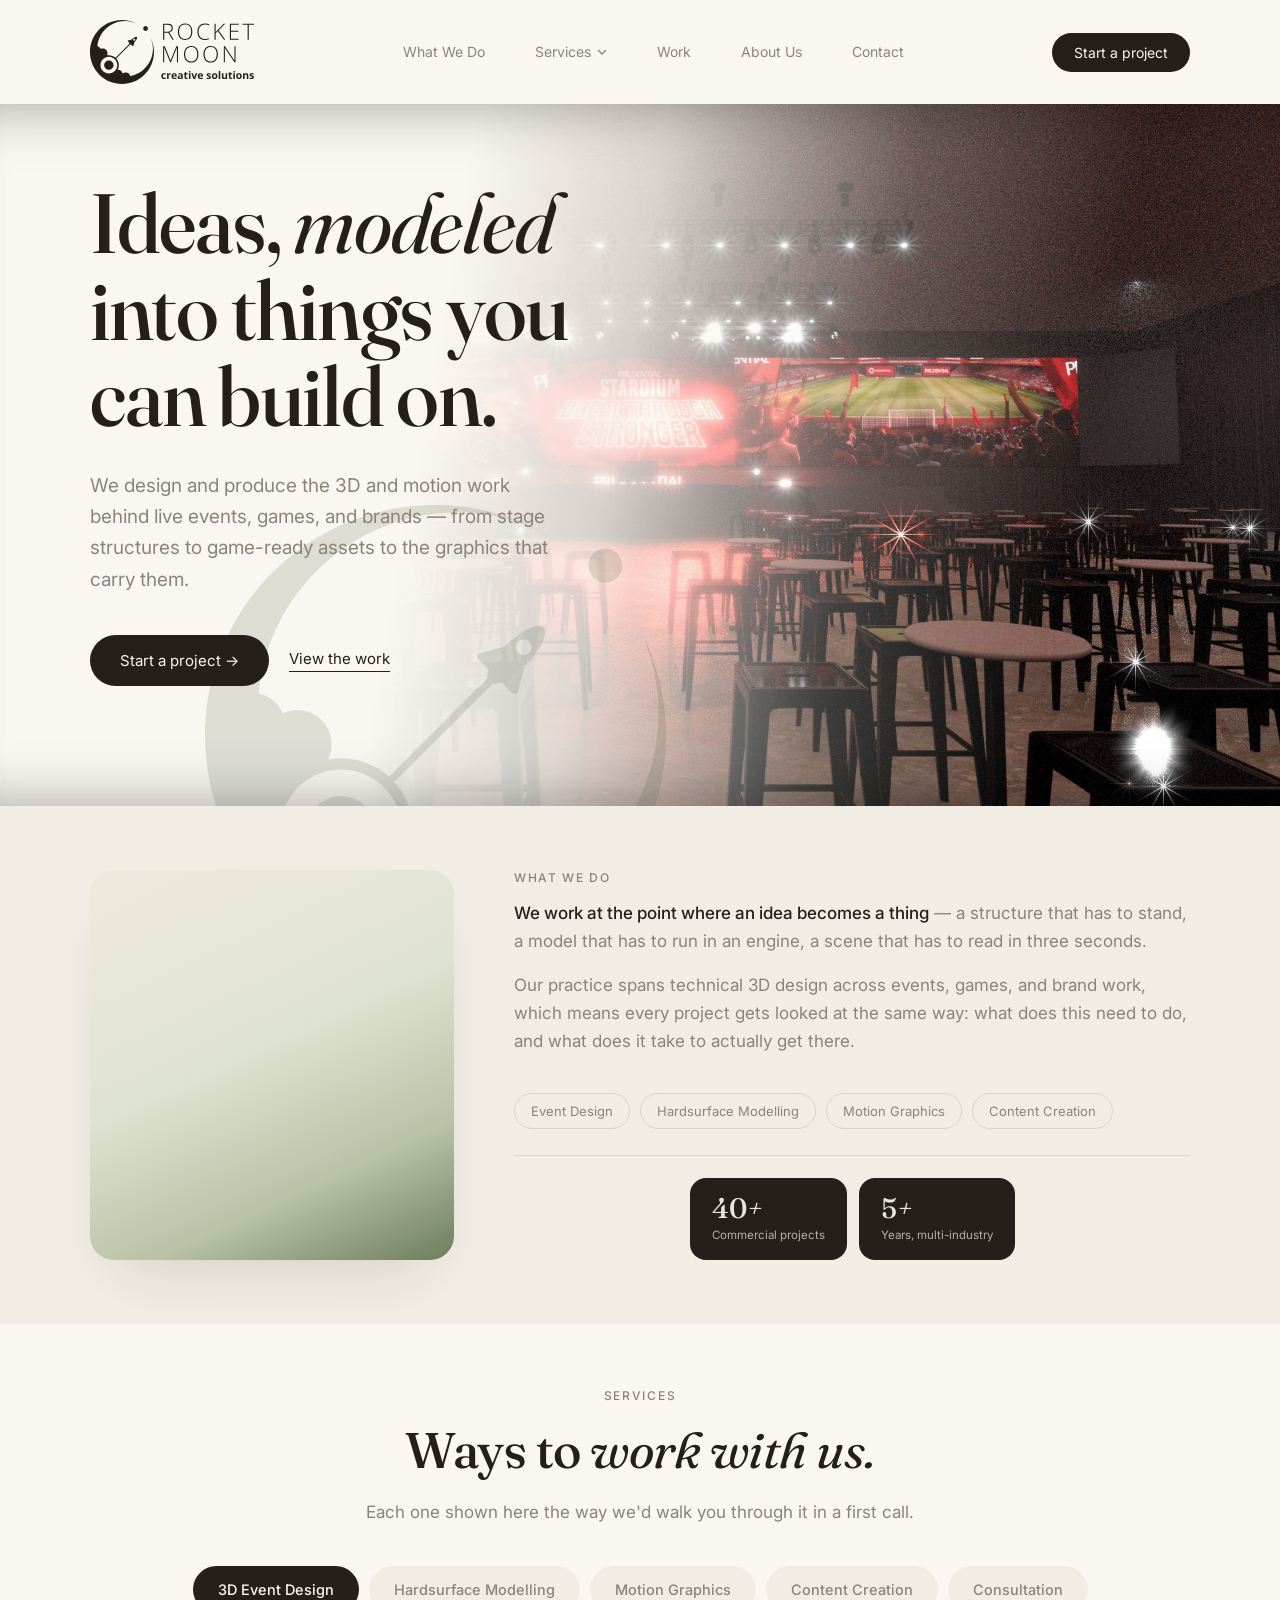
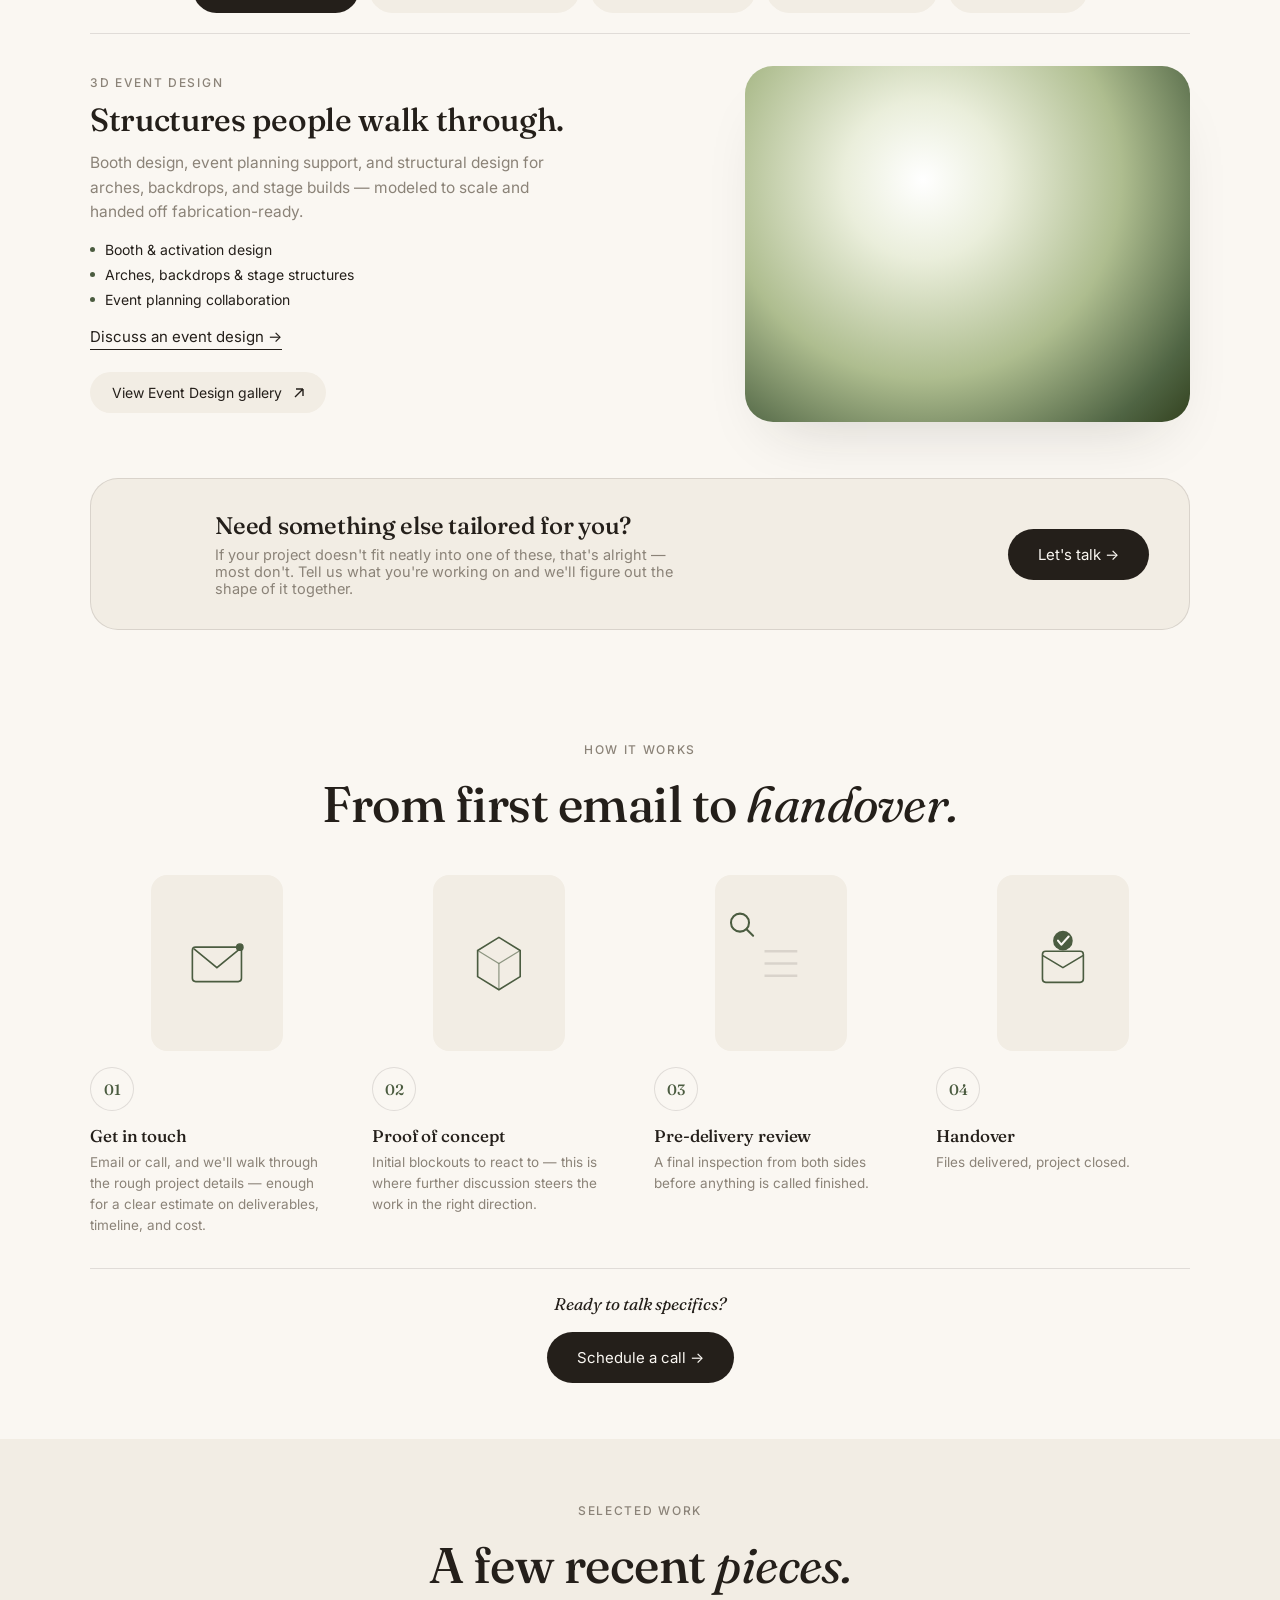
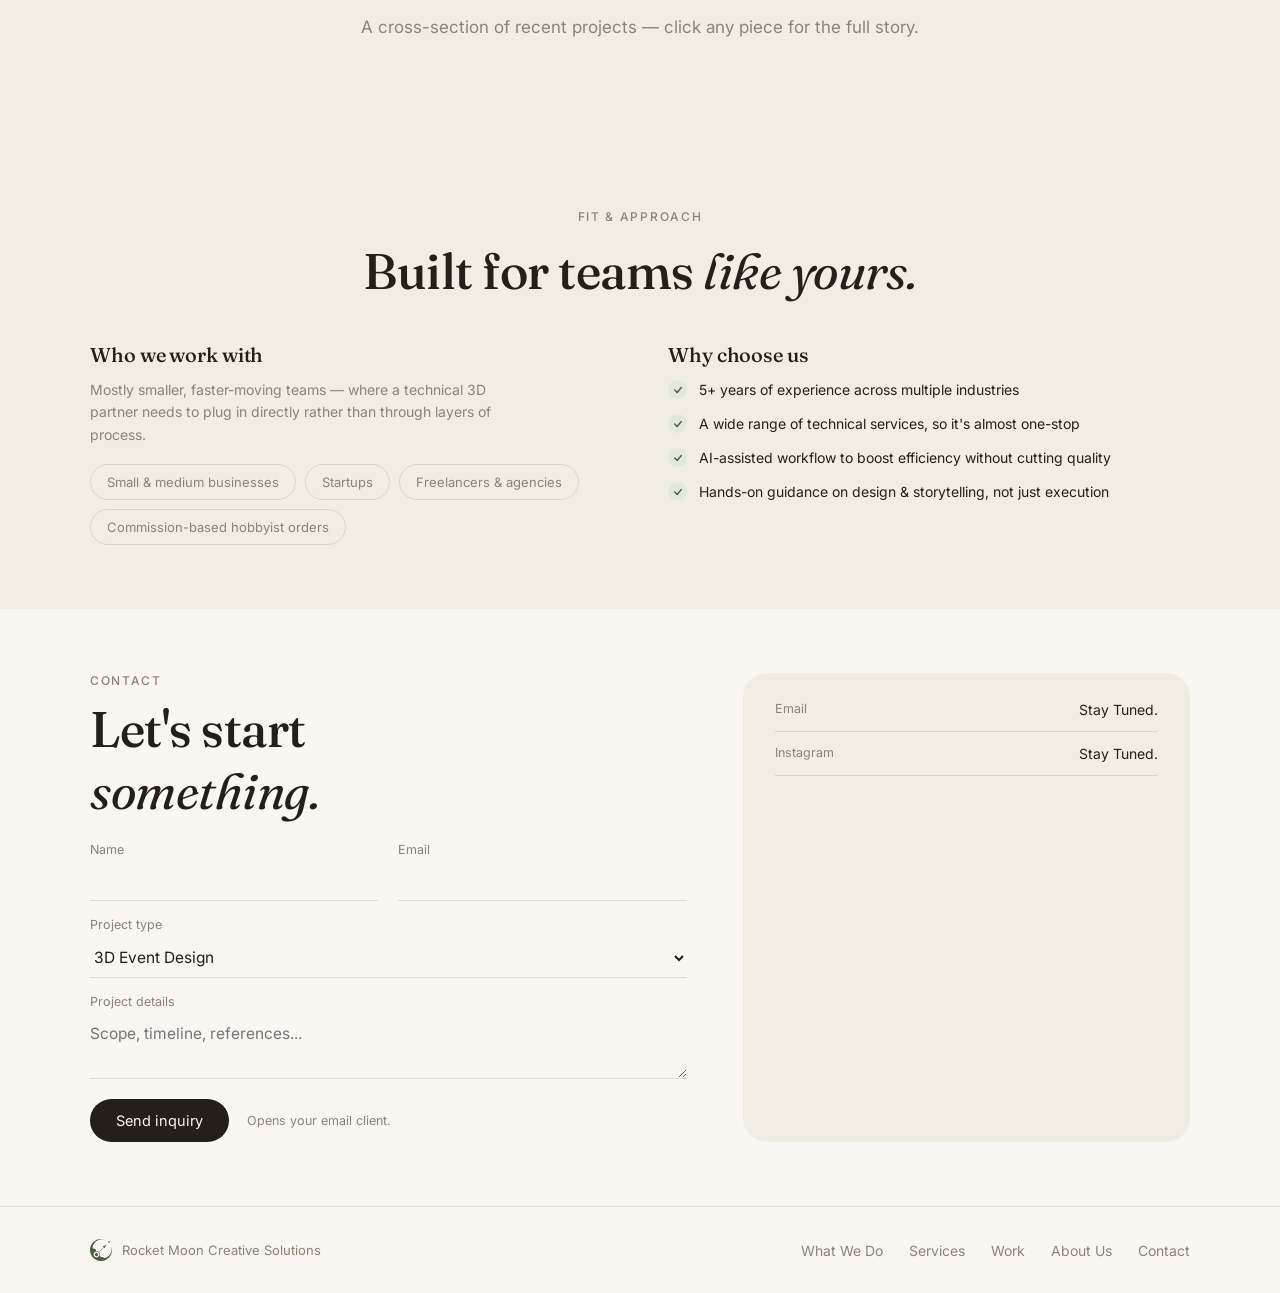
==== commit 756e3a54: "Webpage optimization for mobile version" ====
--- a/index.html
+++ b/index.html
@@ -18,6 +18,7 @@
     --line:rgba(36,31,26,0.12);
     --accent:#4b5c40;
     --accent-soft:#e3e8dc;
+    --header-h:104px;
     --card-shadow:0 30px 60px -30px rgba(36,31,26,0.18);
   }
   *{box-sizing:border-box;}
@@ -48,7 +49,7 @@
     position:fixed; top:0; left:0; right:0; z-index:50;
     background:rgba(250,247,242,0.82); backdrop-filter:blur(8px);
   }
-  .nav-row{ display:flex; align-items:center; justify-content:space-between; height:104px; }
+  .nav-row{ display:flex; align-items:center; justify-content:space-between; height:var(--header-h); }
   .brand{ font-family:'Fraunces', serif; font-size:20px; font-weight:500; letter-spacing:0.01em; display:inline-flex; align-items:center;}
   .brand-logo{ height:64px; width:auto; display:block; }
   .footer-brand{ display:flex; align-items:center; gap:10px; }
@@ -79,7 +80,7 @@
   .has-mega svg{width:10px; height:10px; transition:transform .2s;}
   nav li:hover .has-mega svg, nav li:focus-within .has-mega svg{transform:rotate(180deg);}
   .mega-menu{
-    position:fixed; left:0; right:0; top:104px;
+    position:fixed; left:0; right:0; top:var(--header-h);
     background:var(--paper); border-top:1px solid var(--line); border-bottom:1px solid var(--line);
     box-shadow:0 40px 60px -40px rgba(36,31,26,0.15);
     opacity:0; visibility:hidden; transform:translateY(-8px);
@@ -143,8 +144,35 @@
   @media (max-width:700px){ .bespoke-strip{padding:28px 24px; flex-direction:column; text-align:center;} .bespoke-copy p{margin:0 auto;} }
 
   /* hero */
-  .hero{ position:relative; padding:180px 0 120px; overflow:hidden;}
+  .hero{ position:relative; padding:180px 0 120px; overflow:hidden; background:var(--paper); }
+  .hero::before{
+    content:""; position:absolute; z-index:0; box-sizing:border-box;
+    top:var(--header-h); left:0; right:0; bottom:0;
+    padding-left:35%;
+    background-image:
+      linear-gradient(100deg, var(--paper) 0%, var(--paper) 34%, rgba(250,247,242,0.82) 48%, rgba(250,247,242,0.25) 66%, rgba(250,247,242,0) 82%),
+      url('images/home-page/rocketmoon-hero-render.jpg');
+    background-repeat:no-repeat, no-repeat;
+    background-origin:border-box, padding-box;
+    background-position:0 0, center center;
+    background-size:auto, cover;
+    box-shadow:
+      inset 0 60px 60px -60px rgba(0,0,0,0.35),
+      inset 0 -60px 60px -60px rgba(0,0,0,0.35);
+  }
   .hero-inner{ max-width:760px; position:relative; z-index:2; }
+  @media (max-width:900px){
+    .hero{ padding:calc(var(--header-h) + 400px) 0 60px; }
+    .hero::before{
+      padding-left:0;
+      background-image:
+        linear-gradient(180deg, rgba(250,247,242,0) 0px, rgba(250,247,242,0.05) 200px, rgba(250,247,242,0.55) 280px, rgba(250,247,242,0.94) 340px, var(--paper) 380px),
+        url('images/home-page/rocketmoon-hero-render.jpg');
+      background-origin:border-box, border-box;
+      background-position:0 0, center center;
+      background-size:auto, cover;
+    }
+  }
   .hero .eyebrow{margin-bottom:26px; display:flex; align-items:center; gap:10px;}
   .hero .eyebrow::before{content:"";width:7px;height:7px;border-radius:50%;background:var(--accent);}
   h1.headline{
@@ -165,17 +193,6 @@
     padding-bottom:3px; transition:opacity .2s;
   }
   .btn-ghost:hover{opacity:0.6;}
-
-  /* soft render blob, decorative */
-  .render-orb{
-    position:absolute; top:60px; right:-140px; width:640px; height:640px; border-radius:50%;
-    background:radial-gradient(circle at 32% 28%, #ffffff 0%, #e7ead9 28%, #c9d2b6 52%, #8fa27c 76%, #4b5c40 100%);
-    filter:blur(2px); opacity:0.9;
-    animation:float 9s ease-in-out infinite;
-  }
-  @keyframes float{ 0%,100%{transform:translateY(0);} 50%{transform:translateY(-22px);} }
-  @media (prefers-reduced-motion: reduce){ .render-orb{animation:none;} }
-  @media (max-width:900px){ .render-orb{width:360px; height:360px; right:-120px; top:120px; opacity:0.55;} }
 
   /* giant icon watermark behind hero copy, clipped by hero's bottom edge */
   .hero-icon-giant{
@@ -334,7 +351,7 @@
   .process-step h3{ font-family:'Fraunces', serif; font-weight:500; font-size:17px; margin:0 0 6px; letter-spacing:-0.005em; }
   .process-step p{ font-size:13.5px; line-height:1.55; color:var(--ink-soft); margin:0; max-width:230px; }
   .process-cta{
-    display:flex; align-items:center; justify-content:space-between; gap:20px; flex-wrap:wrap;
+    display:flex; flex-direction:column; align-items:center; justify-content:center; gap:18px; text-align:center;
     padding-top:24px; border-top:1px solid var(--line);
   }
   .process-cta p{ font-size:17px; margin:0; }
@@ -343,6 +360,9 @@
   }
   @media (max-width:560px){
     .process-row{ grid-template-columns:1fr; }
+    .process-step{ text-align:center; }
+    .step-num{ margin-left:auto; margin-right:auto; }
+    .process-step p{ max-width:none; margin-left:auto; margin-right:auto; }
   }
 
   /* work gallery (grid + card styles live in gallery-lightbox.css) */
@@ -404,6 +424,64 @@
     .about-grid, .contact-grid{grid-template-columns:1fr; gap:44px;}
     .about-visual{ aspect-ratio:16/10; height:auto; }
     .contact-side{padding:32px;}
+  }
+
+  /* mobile nav */
+  .mobile-nav-toggle{
+    display:none; flex-direction:column; justify-content:center; align-items:flex-end; gap:5px;
+    width:38px; height:38px; background:none; border:none; cursor:pointer; padding:0; z-index:60;
+  }
+  .mobile-nav-toggle span{ display:block; height:2px; background:var(--ink); transition:transform .25s ease, opacity .25s ease, width .25s ease; }
+  .mobile-nav-toggle span:nth-child(1){width:26px;}
+  .mobile-nav-toggle span:nth-child(2){width:20px;}
+  .mobile-nav-toggle span:nth-child(3){width:26px;}
+  .mobile-nav-toggle.open span{width:26px;}
+  .mobile-nav-toggle.open span:nth-child(1){transform:translateY(7px) rotate(45deg);}
+  .mobile-nav-toggle.open span:nth-child(2){opacity:0;}
+  .mobile-nav-toggle.open span:nth-child(3){transform:translateY(-7px) rotate(-45deg);}
+  .mobile-nav{
+    position:fixed; top:var(--header-h); left:0; right:0; bottom:0; z-index:45;
+    background:var(--paper); padding:10px 24px 40px; overflow-y:auto;
+    display:flex; flex-direction:column;
+    opacity:0; visibility:hidden; transform:translateY(-8px);
+    transition:opacity .25s ease, transform .25s ease, visibility .25s;
+  }
+  .mobile-nav.open{ opacity:1; visibility:visible; transform:translateY(0); }
+  .mobile-nav a{ text-decoration:none; color:var(--ink); font-size:17px; padding:16px 4px; border-bottom:1px solid var(--line); }
+  .mobile-nav-subtoggle{
+    all:unset; box-sizing:border-box; cursor:pointer; display:flex; justify-content:space-between; align-items:center;
+    width:100%; font-size:17px; color:var(--ink); padding:16px 4px; border-bottom:1px solid var(--line);
+  }
+  .mobile-nav-subtoggle svg{ width:11px; height:11px; transition:transform .2s; flex:none; }
+  .mobile-nav-subtoggle.open svg{ transform:rotate(180deg); }
+  .mobile-nav-sub{ display:none; flex-direction:column; padding-left:14px; }
+  .mobile-nav-sub.open{ display:flex; }
+  .mobile-nav-sub a{ font-size:15px; color:var(--ink-soft); border-bottom:none; padding:12px 4px; }
+  .mobile-nav .nav-cta{ margin-top:20px; text-align:center; justify-content:center; }
+  body.nav-open{ overflow:hidden; }
+  @media (max-width:900px){
+    .mobile-nav-toggle{ display:flex; }
+    .nav-cta{ display:none; }
+  }
+  @media (min-width:901px){
+    .mobile-nav{ display:none !important; }
+  }
+  @media (max-width:600px){
+    :root{ --header-h:84px; }
+    .brand-logo{ height:44px; }
+    .wrap{ padding:0 22px; }
+  }
+
+  .footer-top-btn{
+    display:none; align-items:center; justify-content:center; width:38px; height:38px; border-radius:50%;
+    border:1px solid var(--line); color:var(--ink); text-decoration:none; transition:background .2s, transform .2s;
+    flex:none;
+  }
+  .footer-top-btn:hover{ background:var(--paper-soft); transform:translateY(-2px); }
+  .footer-top-btn svg{ width:14px; height:14px; }
+  @media (max-width:900px){
+    .footer-links{ display:none; }
+    .footer-top-btn{ display:flex; }
   }
 </style>
 </head>
@@ -454,11 +532,30 @@
       </ul>
     </nav>
     <a href="#contact" class="nav-cta">Start a project</a>
+    <button class="mobile-nav-toggle" id="mobileNavToggle" aria-label="Menu" aria-expanded="false">
+      <span></span><span></span><span></span>
+    </button>
   </div>
 </header>
 
+<div class="mobile-nav" id="mobileNav">
+  <a href="#about">What We Do</a>
+  <button class="mobile-nav-subtoggle" aria-expanded="false">Services
+    <svg viewBox="0 0 10 6" fill="none"><path d="M1 1L5 5L9 1" stroke="currentColor" stroke-width="1.4"/></svg>
+  </button>
+  <div class="mobile-nav-sub">
+    <a href="gallery-event-design.html">3D Event Design</a>
+    <a href="gallery-hardsurface.html">3D Hardsurface Modelling</a>
+    <a href="gallery-motion-graphics.html">Motion Graphics</a>
+    <a href="gallery-content-creation.html">Content Creation</a>
+  </div>
+  <a href="#work">Work</a>
+  <a href="about.html">About Us</a>
+  <a href="#contact">Contact</a>
+  <a href="#contact" class="nav-cta">Start a project</a>
+</div>
+
 <section class="hero">
-  <div class="render-orb"></div>
   <div class="hero-icon-giant" aria-hidden="true">
     <img src="images/icon/rocketmoon-icon.svg" alt="">
   </div>
@@ -808,6 +905,9 @@
     <div class="footer-links">
       <a href="#about">What We Do</a><a href="#services">Services</a><a href="#work">Work</a><a href="about.html">About Us</a><a href="#contact">Contact</a>
     </div>
+    <a href="#" class="footer-top-btn" aria-label="Back to top">
+      <svg viewBox="0 0 14 14" fill="none"><path d="M7 11V3M7 3L3 7M7 3L11 7" stroke="currentColor" stroke-width="1.5" stroke-linecap="round" stroke-linejoin="round"/></svg>
+    </a>
   </div>
 </footer>
 
@@ -846,6 +946,32 @@
     entries.forEach(e => { if(e.isIntersecting) e.target.classList.add('in'); });
   }, {threshold:0.15});
   document.querySelectorAll('.reveal').forEach(el => io.observe(el));
+
+  // mobile nav
+  (function(){
+    const toggle = document.getElementById('mobileNavToggle');
+    const panel = document.getElementById('mobileNav');
+    if(!toggle || !panel) return;
+    toggle.addEventListener('click', () => {
+      const open = panel.classList.toggle('open');
+      toggle.classList.toggle('open', open);
+      toggle.setAttribute('aria-expanded', open ? 'true' : 'false');
+      document.body.classList.toggle('nav-open', open);
+    });
+    panel.querySelectorAll('a').forEach(a => a.addEventListener('click', () => {
+      panel.classList.remove('open'); toggle.classList.remove('open');
+      toggle.setAttribute('aria-expanded', 'false'); document.body.classList.remove('nav-open');
+    }));
+    const subToggle = panel.querySelector('.mobile-nav-subtoggle');
+    const sub = panel.querySelector('.mobile-nav-sub');
+    if(subToggle && sub){
+      subToggle.addEventListener('click', () => {
+        const open = sub.classList.toggle('open');
+        subToggle.classList.toggle('open', open);
+        subToggle.setAttribute('aria-expanded', open ? 'true' : 'false');
+      });
+    }
+  })();
 </script>
 </body>
 </html>
